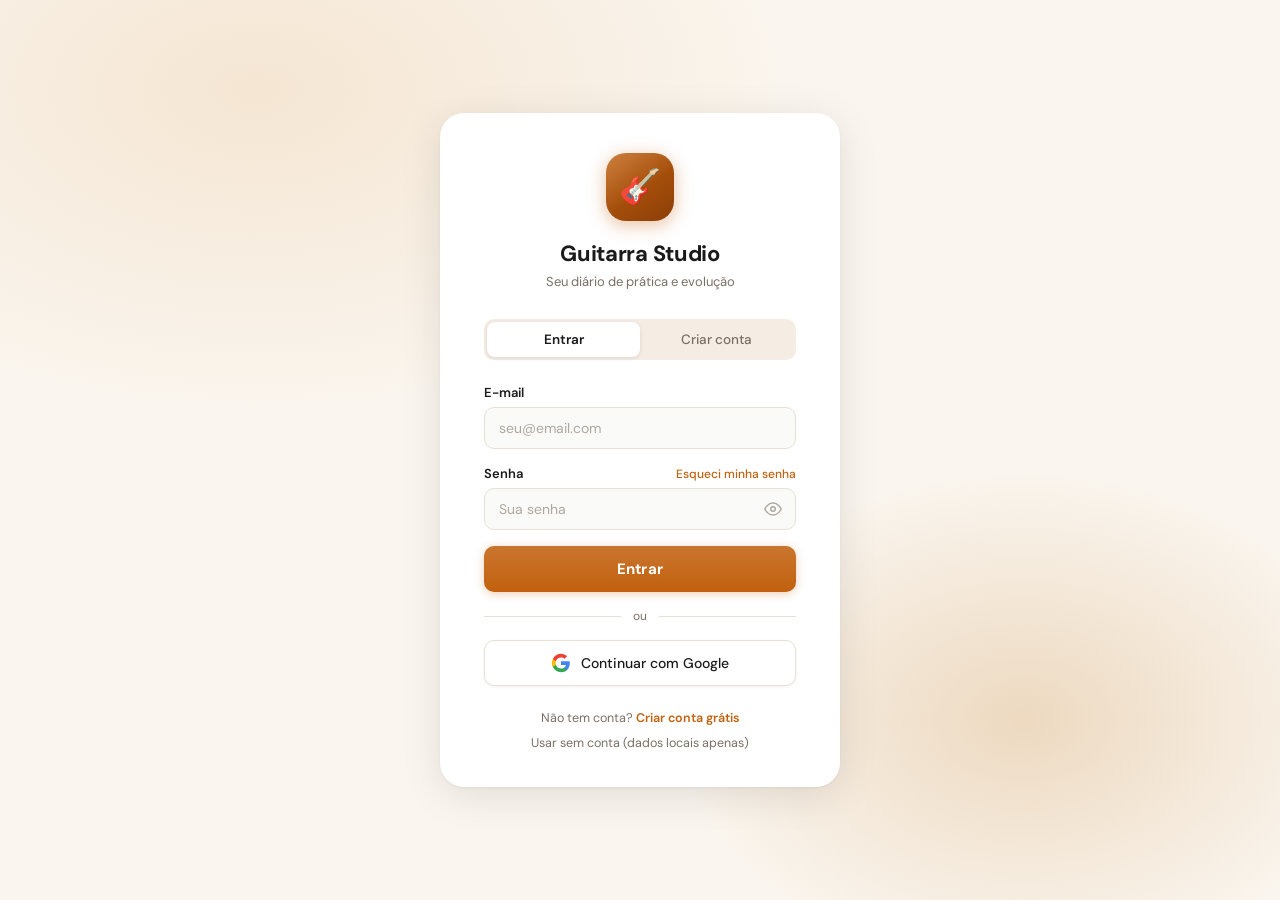
==== login.html @ df9fd4e6 "Atualização da tela de login" ====
<!DOCTYPE html>
<html lang="pt-BR">
<head>
<meta charset="UTF-8">
<meta name="viewport" content="width=device-width, initial-scale=1.0">
<title>Guitarra Studio — Login</title>
<link href="https://fonts.googleapis.com/css2?family=DM+Sans:ital,opsz,wght@0,9..40,400;0,9..40,500;0,9..40,600;0,9..40,700;1,9..40,400&family=DM+Mono:wght@400;500&display=swap" rel="stylesheet">
<link rel="stylesheet" href="login.css">
</head>
<body>

<div class="login-card">

  <!-- Ícone -->
  <div class="login-icon-wrap">🎸</div>

  <div class="login-title">Guitarra Studio</div>
  <div class="login-sub">Seu diário de prática e evolução</div>

  <!-- Toggle Entrar / Criar conta -->
  <div class="tab-toggle" id="tab-toggle">
    <div class="tab-slider"></div>
    <button class="tab-btn active" onclick="switchTab('login')">Entrar</button>
    <button class="tab-btn" onclick="switchTab('register')">Criar conta</button>
  </div>

  <!-- PAINEL LOGIN -->
  <div id="login-panel">

    <div class="login-field">
      <label for="email">E-mail</label>
      <input class="login-input" type="email" id="email" placeholder="seu@email.com" autocomplete="email">
    </div>

    <div class="login-field">
      <div class="login-field-header">
        <label for="password">Senha</label>
        <a href="#" class="forgot-link">Esqueci minha senha</a>
      </div>
      <div class="input-wrap">
        <input class="login-input has-toggle" type="password" id="password" placeholder="Sua senha" autocomplete="current-password">
        <button class="pw-toggle" onclick="togglePw('password', this)" tabindex="-1" type="button">
          <svg viewBox="0 0 24 24" fill="none" stroke="currentColor" stroke-width="2" stroke-linecap="round" stroke-linejoin="round">
            <path d="M1 12s4-8 11-8 11 8 11 8-4 8-11 8-11-8-11-8z"/>
            <circle cx="12" cy="12" r="3"/>
          </svg>
        </button>
      </div>
    </div>

    <button class="btn-login-primary" onclick="handleLogin()">Entrar</button>

    <div class="login-divider">ou</div>

    <button class="btn-google" onclick="handleGoogle()">
      <svg viewBox="0 0 24 24" xmlns="http://www.w3.org/2000/svg">
        <path fill="#4285F4" d="M22.56 12.25c0-.78-.07-1.53-.2-2.25H12v4.26h5.92c-.26 1.37-1.04 2.53-2.21 3.31v2.77h3.57c2.08-1.92 3.28-4.74 3.28-8.09z"/>
        <path fill="#34A853" d="M12 23c2.97 0 5.46-.98 7.28-2.66l-3.57-2.77c-.98.66-2.23 1.06-3.71 1.06-2.86 0-5.29-1.93-6.16-4.53H2.18v2.84C3.99 20.53 7.7 23 12 23z"/>
        <path fill="#FBBC05" d="M5.84 14.09c-.22-.66-.35-1.36-.35-2.09s.13-1.43.35-2.09V7.07H2.18C1.43 8.55 1 10.22 1 12s.43 3.45 1.18 4.93l3.66-2.84z"/>
        <path fill="#EA4335" d="M12 5.38c1.62 0 3.06.56 4.21 1.64l3.15-3.15C17.45 2.09 14.97 1 12 1 7.7 1 3.99 3.47 2.18 7.07l3.66 2.84c.87-2.6 3.3-4.53 6.16-4.53z"/>
      </svg>
      Continuar com Google
    </button>

    <div class="login-footer">
      Não tem conta? <a href="#" onclick="switchTab('register');return false;">Criar conta grátis</a>
    </div>
    <a class="login-offline" href="#" onclick="useOffline();return false;">Usar sem conta (dados locais apenas)</a>

  </div>

  <!-- PAINEL CRIAR CONTA -->
  <div id="register-panel">

    <div class="login-field">
      <label for="reg-name">Nome</label>
      <input class="login-input" type="text" id="reg-name" placeholder="Seu nome" autocomplete="name">
    </div>

    <div class="login-field">
      <label for="reg-email">E-mail</label>
      <input class="login-input" type="email" id="reg-email" placeholder="seu@email.com" autocomplete="email">
    </div>

    <div class="login-field">
      <label for="reg-password">Senha</label>
      <div class="input-wrap">
        <input class="login-input has-toggle" type="password" id="reg-password" placeholder="Mínimo 6 caracteres" autocomplete="new-password">
        <button class="pw-toggle" onclick="togglePw('reg-password', this)" tabindex="-1" type="button">
          <svg viewBox="0 0 24 24" fill="none" stroke="currentColor" stroke-width="2" stroke-linecap="round" stroke-linejoin="round">
            <path d="M1 12s4-8 11-8 11 8 11 8-4 8-11 8-11-8-11-8z"/>
            <circle cx="12" cy="12" r="3"/>
          </svg>
        </button>
      </div>
    </div>

    <button class="btn-login-primary" onclick="handleRegister()">Criar conta</button>

    <div class="login-divider">ou</div>

    <button class="btn-google" onclick="handleGoogle()">
      <svg viewBox="0 0 24 24" xmlns="http://www.w3.org/2000/svg">
        <path fill="#4285F4" d="M22.56 12.25c0-.78-.07-1.53-.2-2.25H12v4.26h5.92c-.26 1.37-1.04 2.53-2.21 3.31v2.77h3.57c2.08-1.92 3.28-4.74 3.28-8.09z"/>
        <path fill="#34A853" d="M12 23c2.97 0 5.46-.98 7.28-2.66l-3.57-2.77c-.98.66-2.23 1.06-3.71 1.06-2.86 0-5.29-1.93-6.16-4.53H2.18v2.84C3.99 20.53 7.7 23 12 23z"/>
        <path fill="#FBBC05" d="M5.84 14.09c-.22-.66-.35-1.36-.35-2.09s.13-1.43.35-2.09V7.07H2.18C1.43 8.55 1 10.22 1 12s.43 3.45 1.18 4.93l3.66-2.84z"/>
        <path fill="#EA4335" d="M12 5.38c1.62 0 3.06.56 4.21 1.64l3.15-3.15C17.45 2.09 14.97 1 12 1 7.7 1 3.99 3.47 2.18 7.07l3.66 2.84c.87-2.6 3.3-4.53 6.16-4.53z"/>
      </svg>
      Continuar com Google
    </button>

    <div class="login-footer">
      Já tem conta? <a href="#" onclick="switchTab('login');return false;">Entrar</a>
    </div>

  </div>

</div>

<script>
  const EYE_OPEN   = '<path d="M1 12s4-8 11-8 11 8 11 8-4 8-11 8-11-8-11-8z"/><circle cx="12" cy="12" r="3"/>';
  const EYE_CLOSED = '<path d="M17.94 17.94A10.07 10.07 0 0112 20c-7 0-11-8-11-8a18.45 18.45 0 015.06-5.94M9.9 4.24A9.12 9.12 0 0112 4c7 0 11 8 11 8a18.5 18.5 0 01-2.16 3.19m-6.72-1.07a3 3 0 11-4.24-4.24"/><line x1="1" y1="1" x2="23" y2="23"/>';

  function switchTab(tab) {
    const toggle    = document.getElementById('tab-toggle');
    const loginP    = document.getElementById('login-panel');
    const registerP = document.getElementById('register-panel');
    const btns      = document.querySelectorAll('.tab-btn');
    if (tab === 'login') {
      toggle.classList.remove('on-register');
      loginP.style.display    = 'block';
      registerP.style.display = 'none';
      btns[0].classList.add('active');
      btns[1].classList.remove('active');
    } else {
      toggle.classList.add('on-register');
      loginP.style.display    = 'none';
      registerP.style.display = 'block';
      btns[0].classList.remove('active');
      btns[1].classList.add('active');
    }
  }

  function togglePw(inputId, btn) {
    const input   = document.getElementById(inputId);
    const showing = input.type === 'text';
    input.type    = showing ? 'password' : 'text';
    btn.querySelector('svg').innerHTML = showing ? EYE_OPEN : EYE_CLOSED;
  }

  function handleLogin() {
    if (typeof AUTH !== 'undefined') AUTH.loginEmail?.(
      document.getElementById('email').value,
      document.getElementById('password').value
    );
  }

  function handleRegister() {
    // integrar com Firebase createUserWithEmailAndPassword
  }

  function handleGoogle() {
    if (typeof AUTH !== 'undefined') AUTH.loginGoogle();
  }

  function useOffline() {
    // integrar com useOffline() do app.js
  }
</script>

</body>
</html>
---- login.css ----
/* ══════════════════════════════════════
   GUITARRA STUDIO — Login Screen CSS
   ══════════════════════════════════════ */

*, *::before, *::after { box-sizing: border-box; margin: 0; padding: 0; }

:root {
  --acc:         #C2610F;
  --acc-hover:   #A85209;
  --acc-light:   #FEF3E2;
  --bg:          #FAF5EE;
  --bg-card:     #FFFFFF;
  --text:        #1A1A1A;
  --muted:       #7A6F65;
  --border:      #E8E0D5;
  --border-focus:#C2610F;
  --radius:      10px;
  --radius-lg:   16px;
  --radius-xl:   24px;
  --shadow:      0 8px 40px rgba(0,0,0,0.10), 0 1px 3px rgba(0,0,0,0.06);
  --font:        'DM Sans', system-ui, sans-serif;
  --font-mono:   'DM Mono', monospace;
  --t:           180ms ease;
}

/* ── Background ── */
body {
  font-family: var(--font);
  background: var(--bg);
  min-height: 100vh;
  display: flex;
  align-items: center;
  justify-content: center;
  padding: 24px;
  position: relative;
  overflow: hidden;
}

body::before {
  content: '';
  position: fixed;
  inset: 0;
  background:
    radial-gradient(ellipse 70% 60% at 20% 10%, #F5E6D3 0%, transparent 60%),
    radial-gradient(ellipse 50% 50% at 80% 80%, #EDD9C0 0%, transparent 55%),
    #FAF5EE;
  z-index: 0;
}

/* ── Card ── */
.login-card {
  background: var(--bg-card);
  border-radius: var(--radius-xl);
  box-shadow: var(--shadow);
  padding: 40px 44px 36px;
  width: 100%;
  max-width: 400px;
  position: relative;
  z-index: 1;
  animation: fadeUp 0.45s cubic-bezier(.22,.9,.36,1) both;
}

@keyframes fadeUp {
  from { opacity: 0; transform: translateY(18px); }
  to   { opacity: 1; transform: translateY(0); }
}

/* ── App Icon ── */
.login-icon-wrap {
  width: 68px;
  height: 68px;
  background: linear-gradient(145deg, #C2610F 0%, #8B3E07 100%);
  border-radius: 20px;
  display: flex;
  align-items: center;
  justify-content: center;
  margin: 0 auto 18px;
  box-shadow: 0 4px 18px rgba(194,97,15,0.40);
  font-size: 34px;
  line-height: 1;
  position: relative;
  overflow: hidden;
  user-select: none;
}

.login-icon-wrap::after {
  content: '';
  position: absolute;
  inset: 0;
  background: linear-gradient(145deg, rgba(255,255,255,0.20) 0%, transparent 55%);
  border-radius: inherit;
  pointer-events: none;
}

/* ── Title ── */
.login-title {
  text-align: center;
  font-size: 22px;
  font-weight: 700;
  color: var(--text);
  letter-spacing: -0.3px;
  margin-bottom: 4px;
}

.login-sub {
  text-align: center;
  font-size: 13px;
  color: var(--muted);
  margin-bottom: 28px;
  line-height: 1.5;
}

/* ── Tab Toggle ── */
.tab-toggle {
  display: flex;
  background: #F5EDE3;
  border-radius: var(--radius);
  padding: 3px;
  margin-bottom: 24px;
  position: relative;
}

.tab-toggle .tab-slider {
  position: absolute;
  top: 3px;
  left: 3px;
  width: calc(50% - 3px);
  height: calc(100% - 6px);
  background: #fff;
  border-radius: 8px;
  box-shadow: 0 1px 4px rgba(0,0,0,0.10);
  transition: transform var(--t);
  pointer-events: none;
}

.tab-toggle.on-register .tab-slider {
  transform: translateX(100%);
}

.tab-btn {
  flex: 1;
  border: none;
  background: transparent;
  padding: 9px 0;
  font-size: 13.5px;
  font-family: var(--font);
  font-weight: 500;
  color: var(--muted);
  cursor: pointer;
  border-radius: 8px;
  transition: color var(--t);
  position: relative;
  z-index: 1;
}

.tab-btn.active {
  color: var(--text);
  font-weight: 600;
}

/* ── Fields ── */
.login-field {
  margin-bottom: 16px;
}

.login-field-header {
  display: flex;
  justify-content: space-between;
  align-items: center;
  margin-bottom: 6px;
}

.login-field label {
  font-size: 13px;
  font-weight: 600;
  color: var(--text);
  display: block;
  margin-bottom: 6px;
}

.login-field-header label {
  margin-bottom: 0;
}

.forgot-link {
  font-size: 12px;
  color: var(--acc);
  text-decoration: none;
  font-weight: 500;
  transition: opacity var(--t);
}
.forgot-link:hover { opacity: 0.7; }

/* ── Inputs ── */
.input-wrap { position: relative; }

.login-input {
  width: 100%;
  padding: 11px 14px;
  font-size: 14px;
  font-family: var(--font);
  border: 1.5px solid var(--border);
  border-radius: var(--radius);
  background: #FAFAF9;
  color: var(--text);
  outline: none;
  transition: border-color var(--t), box-shadow var(--t), background var(--t);
  -webkit-appearance: none;
}

.login-input::placeholder { color: #B0A89E; }

.login-input:focus {
  border-color: var(--border-focus);
  background: #fff;
  box-shadow: 0 0 0 3px rgba(194,97,15,0.12);
}

.login-input.has-toggle { padding-right: 42px; }

/* ── Password toggle ── */
.pw-toggle {
  position: absolute;
  right: 12px;
  top: 50%;
  transform: translateY(-50%);
  background: none;
  border: none;
  cursor: pointer;
  color: #B0A89E;
  padding: 2px;
  display: flex;
  align-items: center;
  transition: color var(--t);
}
.pw-toggle:hover { color: var(--muted); }
.pw-toggle svg { width: 18px; height: 18px; }

/* ── Primary Button ── */
.btn-login-primary {
  width: 100%;
  padding: 13px;
  background: var(--acc);
  color: #fff;
  border: none;
  border-radius: var(--radius);
  font-size: 15px;
  font-family: var(--font);
  font-weight: 700;
  cursor: pointer;
  letter-spacing: 0.1px;
  transition: background var(--t), transform 80ms, box-shadow var(--t);
  box-shadow: 0 2px 10px rgba(194,97,15,0.30);
  margin-bottom: 16px;
  position: relative;
  overflow: hidden;
}

.btn-login-primary::after {
  content: '';
  position: absolute;
  inset: 0;
  background: linear-gradient(to bottom, rgba(255,255,255,0.13), transparent);
  pointer-events: none;
}

.btn-login-primary:hover {
  background: var(--acc-hover);
  box-shadow: 0 4px 16px rgba(194,97,15,0.38);
}
.btn-login-primary:active { transform: scale(0.985); }

/* ── Divider ── */
.login-divider {
  display: flex;
  align-items: center;
  gap: 12px;
  margin-bottom: 16px;
  color: var(--muted);
  font-size: 12px;
}
.login-divider::before,
.login-divider::after {
  content: '';
  flex: 1;
  height: 1px;
  background: var(--border);
}

/* ── Google Button ── */
.btn-google {
  width: 100%;
  padding: 12px;
  background: #fff;
  border: 1.5px solid var(--border);
  border-radius: var(--radius);
  font-size: 14px;
  font-family: var(--font);
  font-weight: 500;
  color: var(--text);
  cursor: pointer;
  display: flex;
  align-items: center;
  justify-content: center;
  gap: 10px;
  transition: border-color var(--t), box-shadow var(--t);
  box-shadow: 0 1px 3px rgba(0,0,0,0.06);
  margin-bottom: 20px;
}
.btn-google:hover {
  border-color: #C8BAB0;
  box-shadow: 0 3px 10px rgba(0,0,0,0.09);
}
.btn-google svg { width: 20px; height: 20px; flex-shrink: 0; }

/* ── Footer ── */
.login-footer {
  text-align: center;
  font-size: 12.5px;
  color: var(--muted);
  line-height: 2;
}
.login-footer a {
  color: var(--acc);
  text-decoration: none;
  font-weight: 600;
  transition: opacity var(--t);
}
.login-footer a:hover { opacity: 0.7; }

.login-offline {
  display: block;
  font-size: 12.5px;
  color: var(--muted);
  text-align: center;
  cursor: pointer;
  transition: color var(--t);
  text-decoration: none;
  margin-top: 4px;
}
.login-offline:hover { color: var(--acc); }

/* ── Panels ── */
#login-panel    { display: block; }
#register-panel { display: none; }
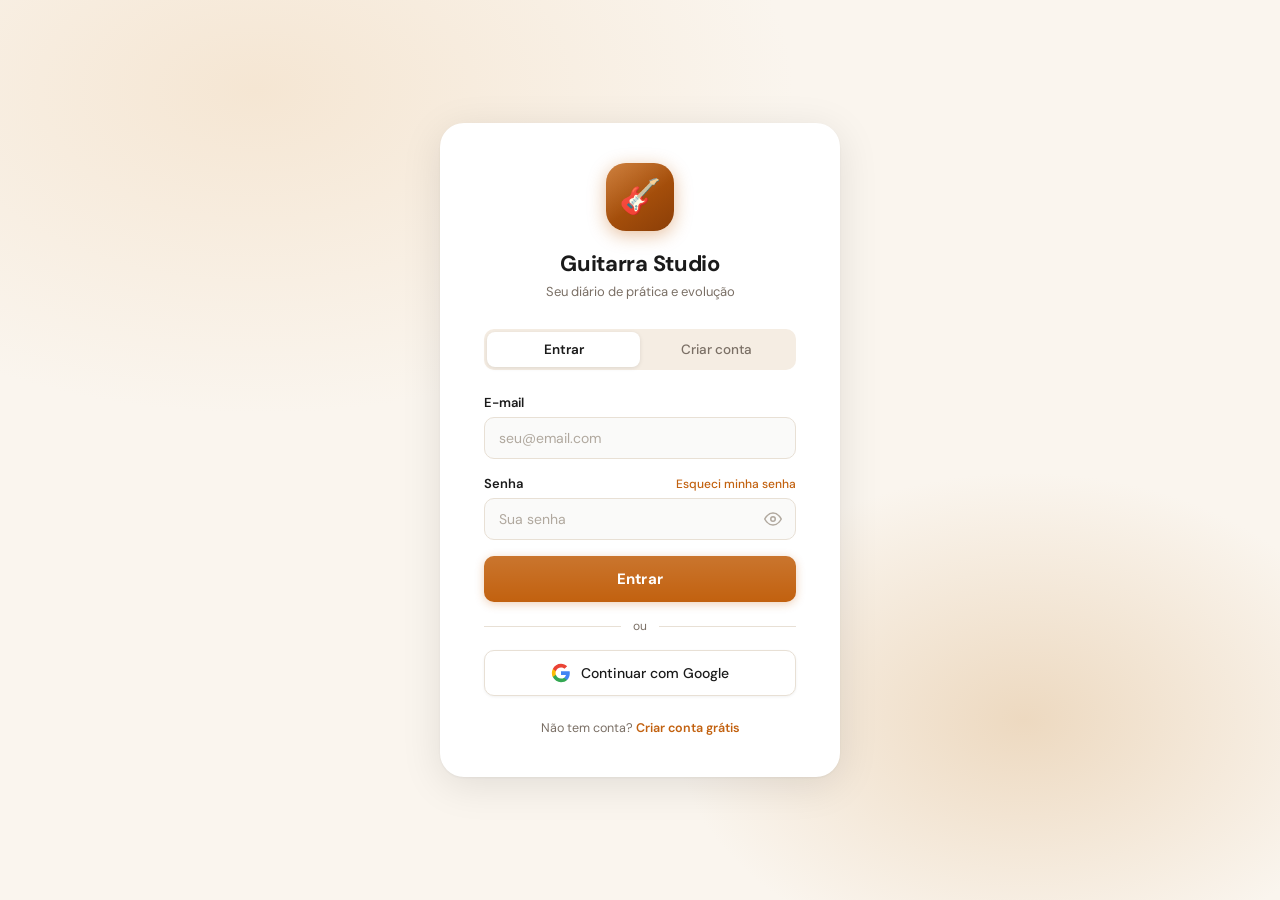
==== commit c839a18a: "Atualização do perfil de usuário" ====
--- a/login.html
+++ b/login.html
@@ -65,7 +65,7 @@
     <div class="login-footer">
       Não tem conta? <a href="#" onclick="switchTab('register');return false;">Criar conta grátis</a>
     </div>
-    <a class="login-offline" href="#" onclick="useOffline();return false;">Usar sem conta (dados locais apenas)</a>
+    
 
   </div>
 
--- a/login.css
+++ b/login.css
@@ -206,6 +206,7 @@
   outline: none;
   transition: border-color var(--t), box-shadow var(--t), background var(--t);
   -webkit-appearance: none;
+  appearance: none;
 }
 
 .login-input::placeholder { color: #B0A89E; }
@@ -342,4 +343,4 @@
 
 /* ── Panels ── */
 #login-panel    { display: block; }
-#register-panel { display: none; }
+#register-panel { display: none; }
